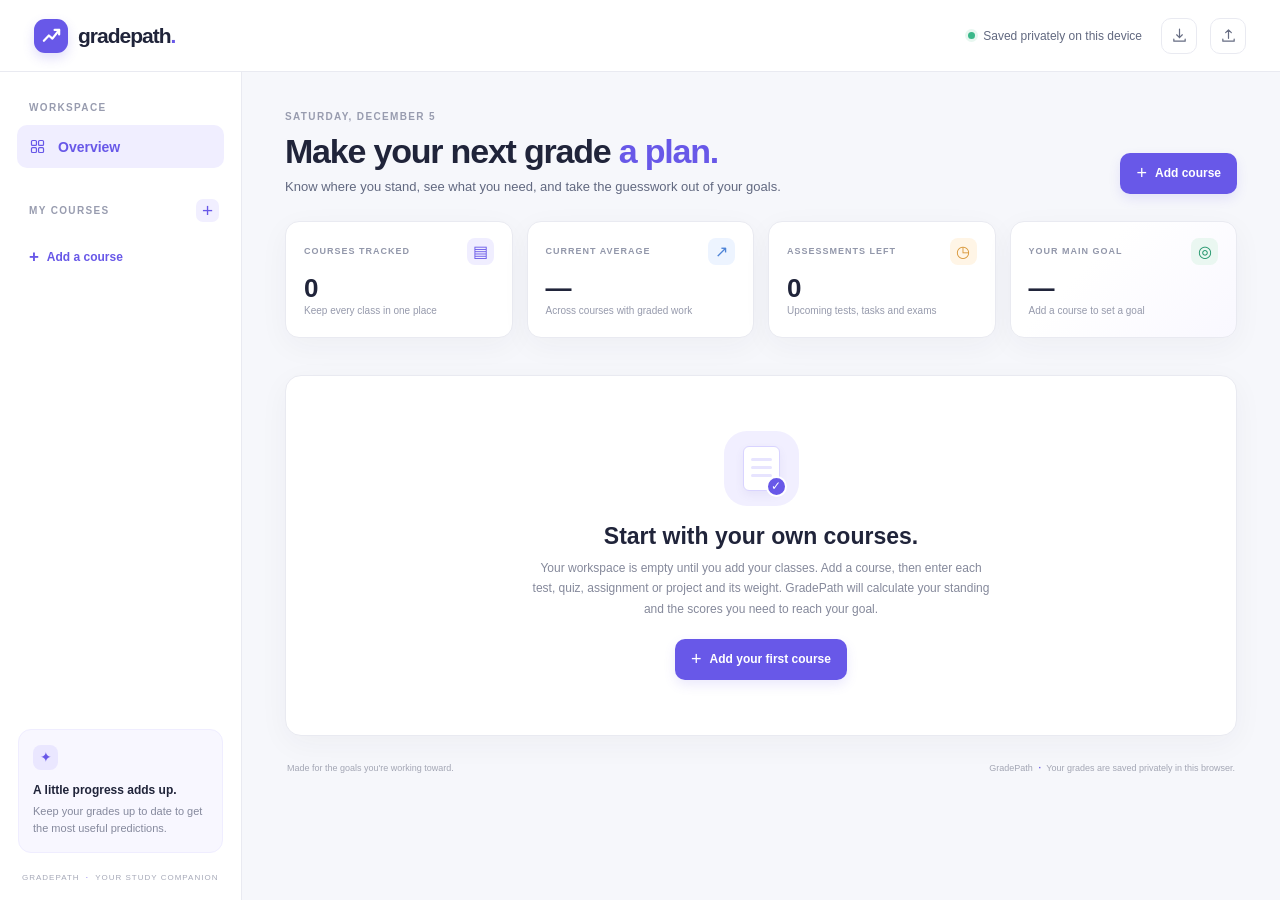
==== index.html @ 1fe88d20 "Add files via upload" ====
<!doctype html>
<html lang="en">
<head>
  <meta charset="utf-8">
  <meta name="viewport" content="width=device-width, initial-scale=1">
  <meta name="theme-color" content="#f6f7fb">
  <meta name="description" content="GradePath helps students track course grades, calculate the scores they need, and plan for their target grade.">
  <title>GradePath — Know what you need</title>
  <link rel="icon" href="favicon.svg" type="image/svg+xml">
  <link rel="stylesheet" href="styles.css">
  <script src="app.js" defer></script>
</head>
<body>
  <div class="app-shell">
    <header class="topbar">
      <a class="brand" href="#home" aria-label="GradePath home">
        <span class="brand-mark" aria-hidden="true">
          <svg viewBox="0 0 36 36" fill="none"><path d="M7 25.5 14.2 18l5.1 4.5L29 10" stroke="currentColor" stroke-width="3.2" stroke-linecap="round" stroke-linejoin="round"/><path d="M22.5 10H29v6.5" stroke="currentColor" stroke-width="3.2" stroke-linecap="round" stroke-linejoin="round"/></svg>
        </span>
        <span>gradepath<span class="brand-period">.</span></span>
      </a>
      <div class="topbar-right">
        <span class="local-save" id="saveStatus" aria-live="polite" title="Your courses are saved privately in this browser. Other visitors have separate data."><span class="save-dot"></span><span id="saveStatusText">Auto-saved privately</span></span>
        <button class="icon-button" id="exportBtn" type="button" title="Export your data" aria-label="Export your data">
          <svg viewBox="0 0 24 24" aria-hidden="true"><path d="M12 3v12m0 0 4-4m-4 4-4-4M4 17v3h16v-3"/></svg>
        </button>
        <label class="icon-button" for="importFile" title="Import a backup" aria-label="Import a backup">
          <svg viewBox="0 0 24 24" aria-hidden="true"><path d="M12 16V4m0 0L8 8m4-4 4 4M4 17v3h16v-3"/></svg>
          <input id="importFile" type="file" accept="application/json,.json" hidden>
        </label>
      </div>
    </header>

    <div class="layout">
      <aside class="sidebar" aria-label="Main navigation">
        <div class="sidebar-label">WORKSPACE</div>
        <button class="nav-item active" id="overviewNav" type="button">
          <svg viewBox="0 0 24 24" aria-hidden="true"><rect x="3.5" y="3.5" width="7" height="7" rx="1.5"/><rect x="13.5" y="3.5" width="7" height="7" rx="1.5"/><rect x="3.5" y="13.5" width="7" height="7" rx="1.5"/><rect x="13.5" y="13.5" width="7" height="7" rx="1.5"/></svg>
          Overview
        </button>
        <div class="sidebar-heading-row">
          <span class="sidebar-label">MY COURSES</span>
          <button class="tiny-icon-button" id="sidebarAddBtn" type="button" aria-label="Add course" title="Add course">+</button>
        </div>
        <nav class="course-nav" id="courseList" aria-label="Courses"></nav>
        <button class="add-course-link" id="addCourseLink" type="button"><span>+</span> Add a course</button>
        <div class="sidebar-spacer"></div>
        <div class="sidebar-tip">
          <div class="tip-icon">✦</div>
          <strong>A little progress adds up.</strong>
          <p>Keep your grades up to date to get the most useful predictions.</p>
        </div>
        <div class="sidebar-footer">GRADEPATH <span>·</span> YOUR STUDY COMPANION</div>
      </aside>

      <main class="main-content" id="mainContent">
        <section class="welcome-row">
          <div>
            <div class="eyebrow" id="currentDate">YOUR ACADEMIC OVERVIEW</div>
            <h1>Make your next grade <span class="heading-accent">a plan.</span></h1>
            <p class="welcome-copy">Know where you stand, see what you need, and take the guesswork out of your goals.</p>
          </div>
          <button class="primary-button" id="addCourseMainBtn" type="button"><span class="button-plus">+</span> Add course</button>
        </section>


        <section class="stats-grid" id="statsGrid" aria-label="Grade overview">
          <article class="stat-card">
            <div class="stat-top"><span class="stat-label">COURSES TRACKED</span><span class="stat-icon purple">▤</span></div>
            <div class="stat-value" id="statCourses">1</div>
            <div class="stat-note">Keep every class in one place</div>
          </article>
          <article class="stat-card">
            <div class="stat-top"><span class="stat-label">CURRENT AVERAGE</span><span class="stat-icon blue">↗</span></div>
            <div class="stat-value" id="statAverage">87.3<span class="stat-unit">%</span></div>
            <div class="stat-note">Across courses with graded work</div>
          </article>
          <article class="stat-card">
            <div class="stat-top"><span class="stat-label">ASSESSMENTS LEFT</span><span class="stat-icon amber">◷</span></div>
            <div class="stat-value" id="statRemaining">4</div>
            <div class="stat-note">Upcoming tests, tasks and exams</div>
          </article>
          <article class="stat-card stat-card-highlight">
            <div class="stat-top"><span class="stat-label">YOUR MAIN GOAL</span><span class="stat-icon green">◎</span></div>
            <div class="stat-value" id="statGoal">90<span class="stat-unit">%</span></div>
            <div class="stat-note" id="statGoalNote">One step at a time</div>
          </article>
        </section>

        <section class="course-section" id="courseSection">
          <div class="section-heading">
            <div>
              <div class="eyebrow">YOUR CLASSES</div>
              <h2>Course planner</h2>
            </div>
            <div class="section-actions">
              <button class="secondary-button" id="printBtn" type="button"><svg viewBox="0 0 24 24" aria-hidden="true"><path d="M7 8V3h10v5M7 17H5a2 2 0 0 1-2-2v-4a2 2 0 0 1 2-2h14a2 2 0 0 1 2 2v4a2 2 0 0 1-2 2h-2M7 14h10v7H7z"/></svg> Print summary</button>
              <button class="primary-button small-primary" id="addAssessmentBtn" type="button"><span class="button-plus">+</span> Add assessment</button>
            </div>
          </div>

          <div class="course-layout" id="courseLayout">
            <div class="course-main-column">
              <article class="course-card" id="selectedCourseCard">
                <div class="course-card-header">
                  <div class="course-title-wrap">
                    <span class="course-color-dot" id="selectedCourseDot"></span>
                    <div>
                      <div class="course-title-line"><h3 id="selectedCourseName">Biology 101</h3><span class="course-term" id="selectedCourseTerm">CURRENT COURSE</span></div>
                      <p id="selectedCourseSub">Your progress at a glance</p>
                    </div>
                  </div>
                  <div class="course-menu-wrap">
                    <button class="text-button" id="editCourseBtn" type="button">Edit course</button>
                    <button class="more-button" id="deleteCourseBtn" type="button" aria-label="Delete course" title="Delete course">···</button>
                  </div>
                </div>
                <div class="course-metrics">
                  <div class="metric-block">
                    <span class="metric-label">CURRENT GRADE</span>
                    <strong class="metric-number" id="currentGrade">87.3<span>%</span></strong>
                    <span class="metric-foot" id="gradedWeightText">Based on 45% of course weight</span>
                  </div>
                  <div class="metric-divider"></div>
                  <div class="metric-block progress-metric">
                    <div class="metric-inline"><span class="metric-label">COURSE GRADED</span><strong id="courseProgressText">45%</strong></div>
                    <div class="progress-track"><div class="progress-fill" id="courseProgressBar" style="width:45%"></div></div>
                    <span class="metric-foot" id="weightPlanText">100% of course weight planned</span>
                  </div>
                  <div class="metric-divider"></div>
                  <div class="metric-block target-metric">
                    <span class="metric-label">YOUR TARGET</span>
                    <strong class="metric-number target-number" id="courseTargetDisplay">90<span>%</span></strong>
                    <span class="metric-foot" id="targetStatusText">You're working toward it</span>
                  </div>
                </div>
              </article>

              <article class="assessment-card">
                <div class="assessment-heading">
                  <div><h3>Assessments</h3><p>Every test, quiz, assignment and project in this course.</p></div>
                  <span class="item-count" id="assessmentCount">7 ITEMS</span>
                </div>
                <div class="table-wrap" id="assessmentTableWrap">
                  <table class="assessment-table">
                    <thead><tr><th>ASSESSMENT</th><th>TYPE</th><th>WEIGHT</th><th>GRADE</th><th>STATUS</th><th><span class="sr-only">Actions</span></th></tr></thead>
                    <tbody id="assessmentRows"></tbody>
                  </table>
                </div>
                <div class="table-footer">
                  <span id="weightFooterText">100% of course weight assigned</span>
                  <button class="subtle-link" id="addAssessmentBottomBtn" type="button">+ Add another assessment</button>
                </div>
              </article>
            </div>

            <aside class="planner-column">
              <article class="planner-card goal-card">
                <div class="planner-card-heading"><div class="planner-icon goal-icon">◎</div><div><h3>Grade goal</h3><p>Choose the final grade you're aiming for.</p></div></div>
                <div class="goal-number-row"><label for="goalInput">My target</label><div class="goal-input-wrap"><input id="goalInput" type="number" min="0" max="100" step="0.5" value="90" aria-label="Target final grade"><span>%</span></div></div>
                <input class="range-input goal-range" id="goalRange" type="range" min="50" max="100" step="1" value="90" aria-label="Target grade slider">
                <div class="range-labels"><span>50%</span><span>100%</span></div>
                <div class="required-box" id="requiredBox">
                  <div class="required-label">AVERAGE NEEDED ON REMAINING WORK</div>
                  <div class="required-number" id="requiredAverage">92.2<span>%</span></div>
                  <p id="requiredMessage">That's the average you'll need across all remaining course work.</p>
                </div>
              </article>

              <article class="planner-card whatif-card">
                <div class="planner-card-heading"><div class="planner-icon whatif-icon">✳</div><div><h3>What if?</h3><p>Try a score and see how your final grade changes.</p></div></div>
                <div class="whatif-control"><div class="range-caption"><label for="whatIfRange">Average on remaining work</label><strong id="whatIfValue">90%</strong></div><input class="range-input" id="whatIfRange" type="range" min="0" max="100" step="1" value="90"></div>
                <div class="projection-row"><span>Projected final grade</span><strong id="projectedGrade">89.0%</strong></div>
                <div class="projection-track"><div id="projectionBar" style="width:89%"></div><span class="projection-goal-marker" id="projectionGoalMarker" style="left:90%"></span></div>
                <p class="projection-note" id="projectionNote">A 90% average on remaining work puts you close to your goal.</p>
              </article>

              <article class="planner-card next-card">
                <div class="planner-card-heading"><div class="planner-icon next-icon">↗</div><div><h3>Plan your next score</h3><p>Find the score you need on one assessment.</p></div></div>
                <label class="field-label" for="nextAssessmentSelect">Choose an upcoming assessment</label>
                <select id="nextAssessmentSelect" class="select-control"><option value="">No upcoming assessments</option></select>
                <div class="whatif-control next-assumption"><div class="range-caption"><label for="otherAverageRange">Expected average on everything else</label><strong id="otherAverageValue">90%</strong></div><input class="range-input" id="otherAverageRange" type="range" min="0" max="100" step="1" value="90"></div>
                <div class="next-result" id="nextResult"><span>Score needed on this assessment</span><strong id="nextNeededScore">—</strong></div>
                <p class="small-note" id="nextResultNote">Choose an upcoming assessment to calculate a target score.</p>
              </article>
            </aside>
          </div>
        </section>

        <section class="empty-state" id="emptyState" hidden>
          <div class="empty-illustration"><div class="empty-paper"><span></span><span></span><span></span><i>✓</i></div></div>
          <h2>Start with your own courses.</h2>
          <p>Your workspace is empty until you add your classes. Add a course, then enter each test, quiz, assignment or project and its weight. GradePath will calculate your standing and the scores you need to reach your goal.</p>
          <button class="primary-button" id="emptyAddCourseBtn" type="button"><span class="button-plus">+</span> Add your first course</button>
        </section>
        <footer class="main-footer"><span>Made for the goals you're working toward.</span><span>GradePath <b>·</b> Your grades are saved privately in this browser.</span></footer>
      </main>
    </div>
  </div>

  <dialog class="modal" id="courseDialog">
    <form id="courseForm" method="dialog">
      <div class="modal-header"><div><div class="eyebrow">COURSE DETAILS</div><h2 id="courseDialogTitle">Add a course</h2></div><button class="modal-close" type="button" data-close="courseDialog" aria-label="Close">×</button></div>
      <label class="field-label" for="courseNameInput">Course name</label>
      <input class="text-input" id="courseNameInput" maxlength="60" placeholder="e.g. Biology 101" required>
      <label class="field-label" for="courseTargetInput">Target final grade</label>
      <div class="input-suffix"><input class="text-input" id="courseTargetInput" type="number" min="0" max="100" step="0.5" value="90" required><span>%</span></div>
      <label class="field-label">Course colour</label>
      <div class="color-options" id="courseColorOptions">
        <label><input type="radio" name="courseColor" value="purple" checked><span class="color-dot purple-dot"></span><span class="sr-only">Purple</span></label>
        <label><input type="radio" name="courseColor" value="blue"><span class="color-dot blue-dot"></span><span class="sr-only">Blue</span></label>
        <label><input type="radio" name="courseColor" value="green"><span class="color-dot green-dot"></span><span class="sr-only">Green</span></label>
        <label><input type="radio" name="courseColor" value="orange"><span class="color-dot orange-dot"></span><span class="sr-only">Orange</span></label>
        <label><input type="radio" name="courseColor" value="pink"><span class="color-dot pink-dot"></span><span class="sr-only">Pink</span></label>
      </div>
      <div class="modal-actions"><button class="secondary-button" type="button" data-close="courseDialog">Cancel</button><button class="primary-button" type="submit">Save course</button></div>
      <p class="form-error" id="courseFormError" role="alert"></p>
    </form>
  </dialog>

  <dialog class="modal" id="assessmentDialog">
    <form id="assessmentForm" method="dialog">
      <div class="modal-header"><div><div class="eyebrow">COURSE WORK</div><h2 id="assessmentDialogTitle">Add an assessment</h2></div><button class="modal-close" type="button" data-close="assessmentDialog" aria-label="Close">×</button></div>
      <label class="field-label" for="assessmentNameInput">Assessment name</label>
      <input class="text-input" id="assessmentNameInput" maxlength="80" placeholder="e.g. Unit 2 test" required>
      <div class="form-grid-two">
        <div><label class="field-label" for="assessmentTypeInput">Type</label><select class="select-control" id="assessmentTypeInput"><option>Test</option><option>Quiz</option><option>Assignment</option><option>Project</option><option>Exam</option><option>Lab</option><option>Other</option></select></div>
        <div><label class="field-label" for="assessmentWeightInput">Weight in course</label><div class="input-suffix"><input class="text-input" id="assessmentWeightInput" type="number" min="0.1" max="100" step="0.1" placeholder="10" required><span>%</span></div></div>
      </div>
      <div class="form-grid-two">
        <div><label class="field-label" for="assessmentScoreInput">Grade <span class="optional-label">(leave blank if upcoming)</span></label><div class="input-suffix"><input class="text-input" id="assessmentScoreInput" type="number" min="0" max="100" step="0.1" placeholder="Not graded"><span>%</span></div></div>
        <div><label class="field-label" for="assessmentDateInput">Due date <span class="optional-label">(optional)</span></label><input class="text-input" id="assessmentDateInput" type="date"></div>
      </div>
      <p class="helper-text" id="assessmentWeightHelp">Weights are percentages of your final course grade. All assessments plus any unassigned weight should add up to 100%.</p>
      <p class="form-error" id="assessmentFormError" role="alert"></p>
      <div class="modal-actions modal-actions-split"><button class="danger-text-button" id="deleteAssessmentBtn" type="button" hidden>Delete assessment</button><div><button class="secondary-button" type="button" data-close="assessmentDialog">Cancel</button><button class="primary-button" type="submit">Save assessment</button></div></div>
    </form>
  </dialog>

  <div class="toast" id="toast" role="status" aria-live="polite"></div>
</body>
</html>
---- styles.css ----
:root{--ink:#20243a;--muted:#81869b;--muted-dark:#626980;--line:#e9eaf1;--canvas:#f6f7fb;--white:#fff;--purple:#6858e8;--purple-dark:#5747d6;--purple-soft:#f0eeff;--green:#23966c;--green-soft:#eaf7f1;--amber:#d89637;--amber-soft:#fff5e6;--red:#cf5c67;--red-soft:#fff0f1;--blue:#4d83d7;--shadow:0 8px 30px rgba(35,39,72,.045);--radius:17px}
*{box-sizing:border-box}html{scroll-behavior:smooth}body{margin:0;background:var(--canvas);color:var(--ink);font-family:'Segoe UI',Arial,sans-serif;font-size:14px;-webkit-font-smoothing:antialiased}button,input,select{font:inherit}button{cursor:pointer}button:focus-visible,input:focus-visible,select:focus-visible,a:focus-visible{outline:3px solid rgba(104,88,232,.28);outline-offset:2px}.app-shell{min-height:100vh}.topbar{height:72px;display:flex;align-items:center;justify-content:space-between;padding:0 34px;background:rgba(255,255,255,.94);border-bottom:1px solid var(--line);position:sticky;top:0;z-index:20;backdrop-filter:blur(12px)}.brand{display:flex;align-items:center;gap:10px;text-decoration:none;color:var(--ink);font:800 21px 'Segoe UI',Arial,sans-serif;letter-spacing:-1px}.brand-mark{width:34px;height:34px;border-radius:11px;background:var(--purple);color:white;display:grid;place-items:center;box-shadow:0 5px 12px rgba(104,88,232,.2)}.brand-mark svg{width:25px;height:25px}.brand-period{color:var(--purple)}.topbar-right{display:flex;align-items:center;gap:13px}.local-save{font-size:12px;color:var(--muted-dark);display:flex;align-items:center;gap:8px;margin-right:6px}.save-dot{width:7px;height:7px;background:#3bb88a;border-radius:50%;box-shadow:0 0 0 3px #e8f7f0}.local-save[data-status="error"] .save-dot{background:var(--red);box-shadow:0 0 0 3px var(--red-soft)}.icon-button{width:36px;height:36px;display:grid;place-items:center;border:1px solid var(--line);background:#fff;color:#666c82;border-radius:10px;text-decoration:none}.icon-button:hover{background:#f8f7ff;color:var(--purple);border-color:#dcd8ff}.icon-button svg,.secondary-button svg{width:17px;height:17px;fill:none;stroke:currentColor;stroke-width:1.7;stroke-linecap:round;stroke-linejoin:round}.layout{display:flex;max-width:1600px;margin:0 auto;min-height:calc(100vh - 72px)}.sidebar{width:242px;flex:0 0 242px;background:#fff;border-right:1px solid var(--line);padding:30px 17px 18px;display:flex;flex-direction:column;min-height:calc(100vh - 72px)}.sidebar-label,.eyebrow{font-size:10px;font-weight:700;letter-spacing:1.35px;color:#989caf}.sidebar-label{padding:0 12px}.nav-item{width:100%;height:43px;border:0;background:transparent;display:flex;align-items:center;gap:12px;padding:0 12px;border-radius:10px;text-align:left;color:#676d82;font-weight:600;margin-top:12px}.nav-item svg{width:17px;height:17px;fill:none;stroke:currentColor;stroke-width:1.7}.nav-item.active{background:var(--purple-soft);color:var(--purple)}.sidebar-heading-row{display:flex;align-items:center;justify-content:space-between;margin:31px 5px 9px 0}.tiny-icon-button{border:0;background:#f1efff;color:var(--purple);width:23px;height:23px;border-radius:7px;font-size:19px;line-height:1}.course-nav{display:flex;flex-direction:column;gap:4px}.course-nav-item{border:0;background:transparent;width:100%;height:40px;border-radius:9px;display:flex;align-items:center;gap:10px;padding:0 12px;color:#676d82;text-align:left;font-size:13px;font-weight:500}.course-nav-item:hover{background:#f8f8fc}.course-nav-item.active{background:#f3f2ff;color:var(--purple);font-weight:700}.course-nav-dot,.course-color-dot{width:9px;height:9px;border-radius:50%;flex:0 0 auto}.course-nav-name{white-space:nowrap;overflow:hidden;text-overflow:ellipsis;flex:1}.course-nav-grade{font-size:11px;color:var(--muted)}.add-course-link{margin:8px 0 0 8px;border:0;background:none;color:var(--purple);font-size:12px;font-weight:700;text-align:left;padding:8px 4px}.add-course-link span{font-size:17px;vertical-align:-1px;margin-right:5px}.sidebar-spacer{flex:1;min-height:35px}.sidebar-tip{background:#f8f7ff;border:1px solid #efedff;border-radius:13px;padding:15px 14px;margin:16px 1px 20px}.tip-icon{height:25px;width:25px;display:grid;place-items:center;color:var(--purple);background:#eae7ff;border-radius:8px;margin-bottom:11px}.sidebar-tip strong{font-size:12px}.sidebar-tip p{font-size:11px;line-height:1.55;color:#85899d;margin:6px 0 0}.sidebar-footer{font-size:8px;letter-spacing:1px;color:#a6a9b8;padding:0 5px}.sidebar-footer span{color:var(--purple);padding:0 3px}.main-content{min-width:0;flex:1;padding:39px 43px 24px;max-width:1358px;margin:0 auto}.welcome-row{display:flex;align-items:flex-end;justify-content:space-between;gap:20px;margin-bottom:27px}.welcome-row h1{font:800 clamp(25px,2.8vw,34px)/1.2 'Segoe UI',Arial,sans-serif;letter-spacing:-1.2px;margin:9px 0 7px}.heading-accent{color:var(--purple)}.welcome-copy{color:var(--muted-dark);margin:0;font-size:13px}.primary-button,.secondary-button{border:0;border-radius:10px;min-height:41px;padding:0 16px;display:inline-flex;align-items:center;justify-content:center;gap:8px;font-weight:700;font-size:12px;white-space:nowrap;transition:.16s ease}.primary-button{background:var(--purple);color:#fff;box-shadow:0 5px 12px rgba(104,88,232,.13)}.primary-button:hover{background:var(--purple-dark);transform:translateY(-1px)}.button-plus{font-size:18px;font-weight:400;line-height:10px}.secondary-button{color:#626980;background:#fff;border:1px solid var(--line)}.secondary-button:hover{border-color:#ccc7ff;color:var(--purple);background:#fcfbff}.secondary-button svg{width:15px}.stats-grid{display:grid;grid-template-columns:repeat(4,minmax(0,1fr));gap:14px;margin-bottom:37px}.stat-card{background:#fff;border:1px solid var(--line);border-radius:14px;padding:16px 18px 15px;min-height:117px;box-shadow:var(--shadow)}.stat-card-highlight{background:linear-gradient(135deg,#fff 35%,#f9f8ff)}.stat-top{display:flex;align-items:center;justify-content:space-between}.stat-label,.metric-label{font-size:9px;letter-spacing:1px;color:#9297aa;font-weight:700}.stat-icon{width:27px;height:27px;display:grid;place-items:center;border-radius:8px;font-size:16px}.stat-icon.purple{color:var(--purple);background:#f0eeff}.stat-icon.blue{color:#4d83d7;background:#edf4ff}.stat-icon.amber{color:#d89637;background:#fff5e6}.stat-icon.green{color:#23966c;background:#eaf7f1}.stat-value{font:800 26px 'Segoe UI',Arial,sans-serif;letter-spacing:-.8px;margin-top:8px}.stat-unit{font-size:16px;margin-left:2px}.stat-note{font-size:10px;color:#969aac;margin-top:1px}.section-heading{display:flex;align-items:flex-end;justify-content:space-between;gap:15px;margin-bottom:16px}.section-heading h2{font:800 21px 'Segoe UI',Arial,sans-serif;letter-spacing:-.6px;margin:5px 0 0}.section-actions{display:flex;gap:8px;align-items:center}.small-primary{min-height:37px;padding:0 13px}.course-layout{display:grid;grid-template-columns:minmax(0,1.65fr) minmax(280px,.9fr);gap:17px;align-items:start}.course-main-column,.planner-column{display:flex;flex-direction:column;gap:16px;min-width:0}.course-card,.assessment-card,.planner-card{background:#fff;border:1px solid var(--line);border-radius:15px;box-shadow:var(--shadow)}.course-card{padding:19px 20px 18px}.course-card-header{display:flex;align-items:flex-start;justify-content:space-between;gap:12px}.course-title-wrap{display:flex;align-items:flex-start;gap:11px}.course-color-dot{width:10px;height:10px;margin-top:6px}.course-title-line{display:flex;align-items:center;gap:10px;flex-wrap:wrap}.course-title-line h3{font:800 16px 'Segoe UI',Arial,sans-serif;letter-spacing:-.3px;margin:0}.course-term{font-size:8px;letter-spacing:.9px;font-weight:700;color:#8b8da4;background:#f3f3f8;border-radius:5px;padding:4px 6px}.course-title-wrap p{font-size:11px;color:#9397a8;margin:5px 0 0}.course-menu-wrap{display:flex;align-items:center;gap:12px}.text-button,.subtle-link{border:0;background:none;color:var(--purple);font-size:11px;font-weight:700;padding:5px 0}.more-button{width:27px;height:27px;border:1px solid var(--line);border-radius:8px;background:#fff;color:#777d92;font-size:17px;line-height:10px;letter-spacing:1px}.course-metrics{display:grid;grid-template-columns:1fr 1.28fr 1fr;gap:17px;margin-top:24px;padding-top:18px;border-top:1px solid #f0f0f5}.metric-block{min-width:0;display:flex;flex-direction:column;gap:5px}.metric-number{font:800 27px 'Segoe UI',Arial,sans-serif;letter-spacing:-.8px;margin-top:3px}.metric-number span{font-size:16px;margin-left:2px}.metric-foot{font-size:9px;color:#969aac;white-space:nowrap}.metric-divider{width:1px;background:#eeeef4;display:none}.metric-inline{display:flex;align-items:center;justify-content:space-between;gap:6px}.metric-inline strong{font:700 12px 'Segoe UI',Arial,sans-serif}.progress-track{height:7px;background:#f0eff7;border-radius:10px;overflow:hidden;margin:7px 0 4px}.progress-fill{height:100%;background:linear-gradient(90deg,#8478ef,#5d4ddd);border-radius:10px;transition:width .2s}.target-number{color:var(--purple)}.assessment-card{overflow:hidden}.assessment-heading{padding:18px 19px 13px;display:flex;align-items:center;justify-content:space-between}.assessment-heading h3,.planner-card h3{font:800 14px 'Segoe UI',Arial,sans-serif;margin:0;letter-spacing:-.2px}.assessment-heading p,.planner-card-heading p{font-size:10px;color:#969aac;margin:4px 0 0}.item-count{font-size:8px;letter-spacing:.8px;color:#8f93a6;background:#f5f5f9;border-radius:5px;padding:5px 7px;font-weight:700}.table-wrap{overflow-x:auto}.assessment-table{width:100%;border-collapse:collapse;text-align:left;white-space:nowrap}.assessment-table thead{background:#fafafd}.assessment-table th{font-size:8px;letter-spacing:.8px;color:#969aac;font-weight:700;padding:10px 12px}.assessment-table th:first-child,.assessment-table td:first-child{padding-left:19px}.assessment-table td{border-top:1px solid #f0f0f4;padding:12px 12px;font-size:10px;color:#697087}.assessment-name{font-weight:700!important;color:#353a50!important;font-size:11px!important}.assessment-type{background:#f4f4f8;border-radius:5px;padding:4px 6px;color:#7c8194;font-size:9px}.weight-cell{font-weight:600;color:#535970!important}.grade-cell{font-weight:700;color:#34394f!important}.grade-muted{color:#a2a6b5!important;font-weight:500!important}.status-pill{display:inline-flex;align-items:center;gap:5px;font-size:9px;font-weight:700;padding:4px 7px;border-radius:20px}.status-pill:before{content:'';width:5px;height:5px;border-radius:50%;background:currentColor}.status-pill.done{background:var(--green-soft);color:#27956e}.status-pill.upcoming{background:var(--amber-soft);color:#bd8730}.row-edit{border:0;background:transparent;color:#a2a5b3;font-size:16px;padding:3px 6px;border-radius:6px}.row-edit:hover{background:#f2f0ff;color:var(--purple)}.table-empty{text-align:center!important;padding:27px!important;color:#999!important}.table-footer{display:flex;align-items:center;justify-content:space-between;border-top:1px solid #f0f0f4;padding:11px 19px;color:#969aac;font-size:9px}.planner-card{padding:17px 17px 16px}.planner-card-heading{display:flex;gap:10px;align-items:flex-start;margin-bottom:17px}.planner-icon{width:31px;height:31px;display:grid;place-items:center;border-radius:9px;font-size:18px;flex:0 0 auto}.goal-icon{background:#f0eeff;color:var(--purple)}.whatif-icon{background:#edf4ff;color:#4d83d7}.next-icon{background:#eaf7f1;color:#23966c}.goal-number-row,.range-caption,.projection-row{display:flex;align-items:center;justify-content:space-between;gap:10px}.goal-number-row label,.range-caption label{font-size:10px;color:#72788c;font-weight:600}.goal-input-wrap{display:flex;align-items:center;gap:5px}.goal-input-wrap input{width:53px;border:0;background:transparent;color:var(--purple);font:800 17px 'Segoe UI',Arial,sans-serif;text-align:right;padding:0}.goal-input-wrap span{font-weight:700;color:var(--purple);font-size:13px}.range-input{appearance:none;width:100%;height:5px;border-radius:20px;background:linear-gradient(90deg,var(--purple) 0%,var(--purple) 50%,#eeeef4 50%,#eeeef4 100%);outline:none;display:block;margin:13px 0 6px}.range-input::-webkit-slider-thumb{appearance:none;width:14px;height:14px;border-radius:50%;background:#fff;border:3px solid var(--purple);box-shadow:0 1px 4px #7772;cursor:pointer}.range-input::-moz-range-thumb{width:10px;height:10px;border-radius:50%;background:#fff;border:3px solid var(--purple);box-shadow:0 1px 4px #7772;cursor:pointer}.range-labels{display:flex;justify-content:space-between;color:#a2a5b3;font-size:9px}.required-box{margin-top:17px;border-radius:11px;background:#f8f7ff;border:1px solid #efedff;padding:12px 13px}.required-label{color:#8982bc;font-size:8px;letter-spacing:.8px;font-weight:700}.required-number{font:800 28px 'Segoe UI',Arial,sans-serif;color:var(--purple);letter-spacing:-1px;margin:4px 0}.required-number span{font-size:16px;margin-left:2px}.required-number.danger{color:var(--red)}.required-number.warning{color:#c48a31}.required-box p{font-size:9px;color:#8c8ca3;line-height:1.45;margin:0}.whatif-control{margin-bottom:13px}.range-caption strong{font:700 12px 'Segoe UI',Arial,sans-serif;color:#4f76bd}.projection-row{font-size:10px;color:#73798c;padding-top:12px;border-top:1px solid #f0f0f5}.projection-row strong{font:800 17px 'Segoe UI',Arial,sans-serif;color:#32384e}.projection-track{height:7px;border-radius:10px;background:#f0f0f5;margin:10px 0 9px;position:relative;overflow:visible}.projection-track>div{height:100%;background:linear-gradient(90deg,#8caff0,#4d83d7);border-radius:10px;transition:width .2s}.projection-goal-marker{position:absolute;width:2px;height:13px;top:-3px;background:#34394e;border-radius:3px}.projection-note{font-size:9px;color:#969aac;line-height:1.45;margin:0}.field-label{display:block;font-size:10px;font-weight:700;color:#60667c;margin:13px 0 7px}.select-control,.text-input{width:100%;height:39px;border:1px solid #e7e8ef;border-radius:8px;background:#fff;color:#42485d;padding:0 11px;font-size:11px;outline:none}.select-control:focus,.text-input:focus{border-color:#b8b0ff;box-shadow:0 0 0 3px rgba(104,88,232,.08)}.next-assumption{margin-top:13px}.next-assumption .range-input{background:linear-gradient(90deg,#23966c 0%,#23966c 50%,#eeeef4 50%,#eeeef4 100%)}.next-assumption .range-input::-webkit-slider-thumb{border-color:#23966c}.next-assumption .range-input::-moz-range-thumb{border-color:#23966c}.next-assumption .range-caption strong{color:#23966c}.next-result{margin-top:14px;background:#f0f9f5;border:1px solid #e3f3eb;border-radius:9px;padding:10px 11px;display:flex;align-items:center;justify-content:space-between;gap:8px}.next-result span{font-size:9px;color:#608d79}.next-result strong{font:800 19px 'Segoe UI',Arial,sans-serif;color:#238c67}.next-result strong.impossible{color:var(--red)}.small-note{font-size:9px;line-height:1.45;color:#999daf;margin:8px 1px 0}.main-footer{display:flex;justify-content:space-between;gap:12px;color:#a3a6b4;font-size:9px;padding:27px 2px 0}.main-footer b{color:var(--purple);padding:0 3px}.empty-state{text-align:center;background:#fff;border:1px solid var(--line);border-radius:16px;padding:55px 25px;box-shadow:var(--shadow)}.empty-state h2{font:800 23px 'Segoe UI',Arial,sans-serif;margin:17px 0 8px}.empty-state p{max-width:460px;margin:0 auto 20px;color:#85899b;font-size:12px;line-height:1.7}.empty-illustration{width:75px;height:75px;margin:0 auto;display:grid;place-items:center;border-radius:23px;background:#f1efff}.empty-paper{width:37px;height:45px;background:white;border:1px solid #d9d4ff;border-radius:6px;position:relative;box-shadow:0 4px 10px #5544aa12;padding:11px 7px}.empty-paper span{display:block;height:3px;background:#e7e4ff;border-radius:2px;margin-bottom:5px}.empty-paper i{font-style:normal;position:absolute;right:-8px;bottom:-7px;width:21px;height:21px;border-radius:50%;display:grid;place-items:center;background:var(--purple);color:#fff;font-size:12px;border:2px solid #fff}.sr-only{position:absolute;width:1px;height:1px;padding:0;margin:-1px;overflow:hidden;clip:rect(0,0,0,0);white-space:nowrap;border:0}.modal{border:0;border-radius:16px;padding:0;width:min(490px,calc(100% - 28px));max-height:90vh;overflow-y:auto;box-shadow:0 24px 80px #20243a30}.modal::backdrop{background:rgba(26,29,48,.42);backdrop-filter:blur(3px)}.modal form{padding:24px}.modal-header{display:flex;align-items:flex-start;justify-content:space-between;margin-bottom:19px}.modal-header h2{font:800 21px 'Segoe UI',Arial,sans-serif;letter-spacing:-.5px;margin:5px 0 0}.modal-close{width:29px;height:29px;border:0;border-radius:8px;background:#f4f4f8;color:#777d90;font-size:21px;line-height:1}.input-suffix{position:relative}.input-suffix .text-input{padding-right:35px}.input-suffix>span{position:absolute;right:12px;top:12px;color:#9297a8;font-size:11px}.color-options{display:flex;gap:11px;margin-top:9px}.color-options label{position:relative;cursor:pointer}.color-options input{position:absolute;opacity:0}.color-dot{width:23px;height:23px;display:block;border-radius:50%;border:3px solid #fff;box-shadow:0 0 0 1px #dfe0e8}.color-options input:checked+.color-dot{box-shadow:0 0 0 2px var(--purple)}.purple-dot,.course-nav-dot.purple,.course-color-dot.purple{background:#8172e9}.blue-dot,.course-nav-dot.blue,.course-color-dot.blue{background:#5991dc}.green-dot,.course-nav-dot.green,.course-color-dot.green{background:#43ad84}.orange-dot,.course-nav-dot.orange,.course-color-dot.orange{background:#e2a34e}.pink-dot,.course-nav-dot.pink,.course-color-dot.pink{background:#dc7fa6}.modal-actions{display:flex;justify-content:flex-end;gap:8px;margin-top:23px}.modal-actions-split{justify-content:space-between;align-items:center}.modal-actions-split>div{display:flex;gap:8px}.danger-text-button{border:0;background:none;color:#cc5964;font-size:11px;font-weight:700;padding:8px 0}.form-grid-two{display:grid;grid-template-columns:1fr 1fr;gap:13px}.optional-label{font-weight:400;color:#a0a4b2}.helper-text{font-size:9px;color:#969aac;line-height:1.5;margin:11px 0 0}.form-error{font-size:10px;color:#c84f5d;min-height:13px;margin:8px 0 0}.toast{position:fixed;bottom:22px;left:50%;transform:translate(-50%,15px);opacity:0;pointer-events:none;background:#292d43;color:#fff;border-radius:9px;padding:11px 16px;font-size:11px;box-shadow:0 8px 28px #20243a25;transition:.2s;z-index:50}.toast.show{opacity:1;transform:translate(-50%,0)}
@media(max-width:1180px){.main-content{padding:32px 25px 22px}.course-layout{grid-template-columns:minmax(0,1.35fr) minmax(270px,.9fr)}.sidebar{width:215px;flex-basis:215px}.stats-grid{gap:10px}.stat-card{padding:14px}.course-metrics{gap:12px}}
@media(max-width:960px){.sidebar{width:190px;flex-basis:190px;padding-left:12px;padding-right:12px}.course-layout{grid-template-columns:1fr}.planner-column{display:grid;grid-template-columns:repeat(2,minmax(0,1fr));align-items:start}.next-card{grid-column:span 2}.stats-grid{grid-template-columns:repeat(2,minmax(0,1fr))}.course-metrics{grid-template-columns:1fr 1.25fr 1fr}}
@media(max-width:680px){.topbar{height:62px;padding:0 16px}.brand{font-size:19px}.local-save{font-size:0;gap:0}.save-dot{margin-right:3px}.layout{display:block;min-height:calc(100vh - 62px)}.sidebar{width:auto;min-height:0;border-right:0;border-bottom:1px solid var(--line);padding:10px 15px;display:block;white-space:nowrap;overflow-x:auto}.sidebar>.sidebar-label,.sidebar-heading-row,.sidebar-spacer,.sidebar-tip,.sidebar-footer,.nav-item,.add-course-link{display:none}.course-nav{display:flex;flex-direction:row;gap:6px}.course-nav-item{width:auto;max-width:170px;flex:0 0 auto;height:35px;padding:0 10px;background:#f7f7fb}.course-nav-item.active{background:var(--purple-soft)}.main-content{padding:26px 15px 20px}.welcome-row{align-items:flex-start}.welcome-row h1{font-size:27px}.welcome-copy{max-width:390px;line-height:1.5;font-size:11px}.welcome-row>.primary-button{margin-top:14px;padding:0 10px;min-height:36px;font-size:10px}.stats-grid{gap:8px;margin-bottom:29px}.stat-card{min-height:106px;padding:12px}.stat-value{font-size:23px}.stat-note{font-size:9px}.section-heading{align-items:flex-start;flex-wrap:wrap}.section-heading h2{font-size:19px}.section-actions{width:100%;justify-content:flex-end}.course-card{padding:16px 14px}.course-title-line h3{font-size:14px}.course-term{display:none}.course-menu-wrap{gap:8px}.text-button{font-size:10px}.course-metrics{gap:9px;margin-top:18px;padding-top:15px}.metric-number{font-size:22px}.metric-number span{font-size:13px}.metric-label{font-size:8px}.metric-foot{font-size:8px;white-space:normal}.metric-inline strong{font-size:10px}.progress-track{margin-top:8px}.assessment-heading{padding:16px 14px 12px}.assessment-table th{padding:9px 10px}.assessment-table th:first-child,.assessment-table td:first-child{padding-left:14px}.assessment-table td{padding:11px 10px}.table-footer{padding:10px 14px}.planner-column{grid-template-columns:1fr}.next-card{grid-column:auto}.main-footer{font-size:8px;line-height:1.5}.empty-state{padding:42px 18px}}
@media(max-width:420px){.stats-grid{grid-template-columns:1fr 1fr}.stat-label{font-size:8px;letter-spacing:.6px}.section-actions .secondary-button{font-size:10px;padding:0 9px}.section-actions .small-primary{font-size:10px;padding:0 9px}.course-metrics{grid-template-columns:1fr 1fr}.progress-metric{grid-column:span 2;grid-row:2}.target-metric{grid-column:2;grid-row:1}.main-footer{flex-direction:column;gap:3px}.form-grid-two{gap:9px}.modal form{padding:19px}}
@media print{body{background:#fff}.topbar,.sidebar,.welcome-row>.primary-button,.section-actions,.course-menu-wrap,.planner-column,.main-footer,.row-edit,.table-footer button{display:none!important}.layout{display:block}.main-content{padding:0;max-width:none}.topbar{display:none}.stats-grid{grid-template-columns:repeat(4,1fr)}.course-layout{display:block}.course-card,.assessment-card{box-shadow:none;break-inside:avoid}.assessment-table td,.assessment-table th{font-size:9px}.course-section{display:block}}
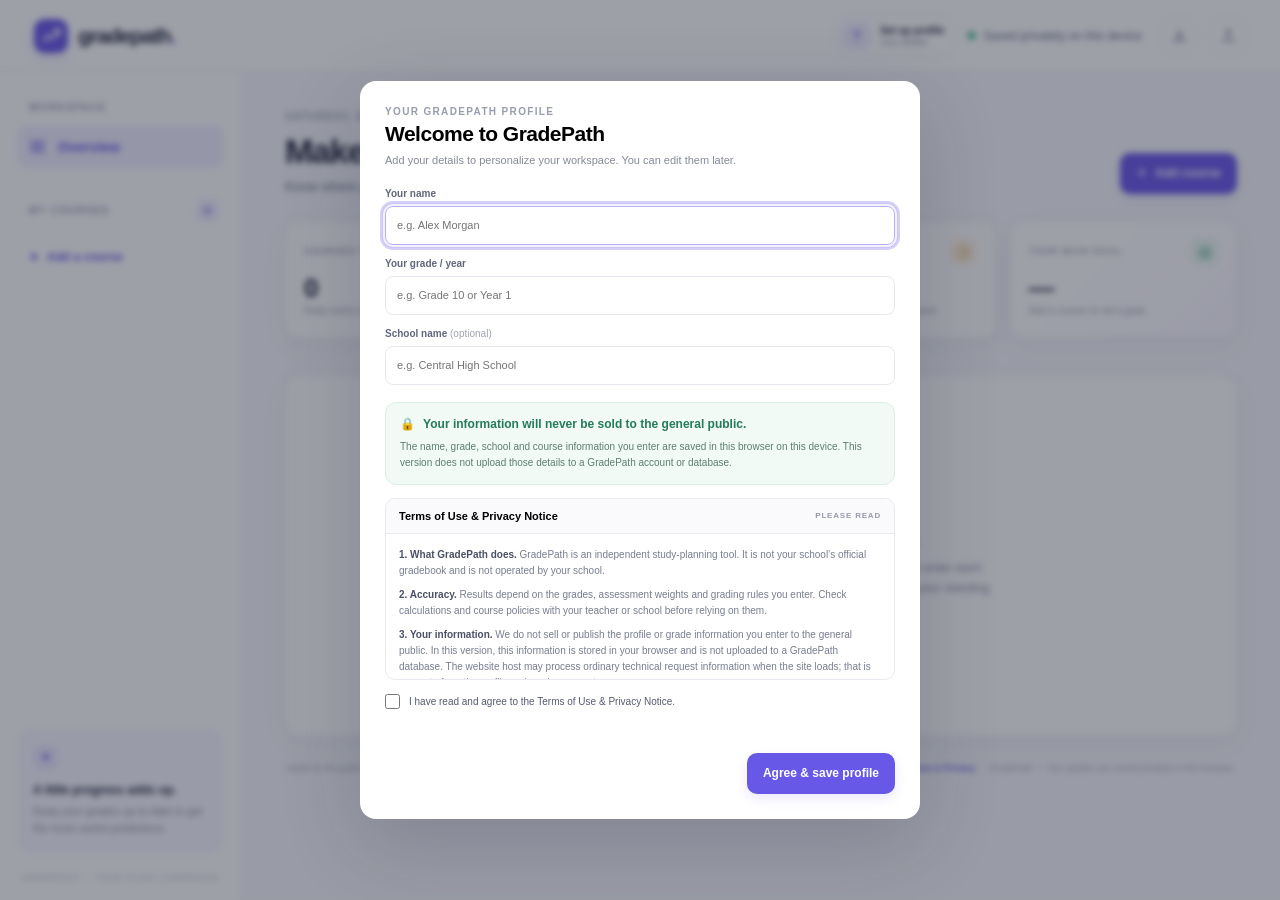
==== commit 7d986e9e: "Add files via upload" ====
--- a/index.html
+++ b/index.html
@@ -20,7 +20,11 @@
         <span>gradepath<span class="brand-period">.</span></span>
       </a>
       <div class="topbar-right">
-        <span class="local-save" id="saveStatus" aria-live="polite" title="Your courses are saved privately in this browser. Other visitors have separate data."><span class="save-dot"></span><span id="saveStatusText">Auto-saved privately</span></span>
+        <button class="profile-chip" id="profileBtn" type="button" aria-label="View or edit your profile" title="View or edit your profile">
+          <span class="profile-avatar" id="profileAvatar">?</span>
+          <span class="profile-chip-copy"><strong id="profileNameText">Set up profile</strong><small id="profileMetaText">Your details</small></span>
+        </button>
+        <span class="local-save" id="saveStatus" aria-live="polite" title="Your profile and courses are saved privately in this browser. Other visitors using their own browser have separate data."><span class="save-dot"></span><span id="saveStatusText">Auto-saved privately</span></span>
         <button class="icon-button" id="exportBtn" type="button" title="Export your data" aria-label="Export your data">
           <svg viewBox="0 0 24 24" aria-hidden="true"><path d="M12 3v12m0 0 4-4m-4 4-4-4M4 17v3h16v-3"/></svg>
         </button>
@@ -112,7 +116,7 @@
                   </div>
                   <div class="course-menu-wrap">
                     <button class="text-button" id="editCourseBtn" type="button">Edit course</button>
-                    <button class="more-button" id="deleteCourseBtn" type="button" aria-label="Delete course" title="Delete course">···</button>
+                    <button class="delete-course-button" id="deleteCourseBtn" type="button">Delete course</button>
                   </div>
                 </div>
                 <div class="course-metrics">
@@ -193,10 +197,68 @@
           <p>Your workspace is empty until you add your classes. Add a course, then enter each test, quiz, assignment or project and its weight. GradePath will calculate your standing and the scores you need to reach your goal.</p>
           <button class="primary-button" id="emptyAddCourseBtn" type="button"><span class="button-plus">+</span> Add your first course</button>
         </section>
-        <footer class="main-footer"><span>Made for the goals you're working toward.</span><span>GradePath <b>·</b> Your grades are saved privately in this browser.</span></footer>
+        <footer class="main-footer"><span>Made for the goals you're working toward.</span><span class="footer-right"> <button class="footer-link" id="openTermsBtn" type="button">Terms of Use &amp; Privacy</button><span>GradePath <b>·</b> Your grades are saved privately in this browser.</span></span></footer>
       </main>
     </div>
   </div>
+
+  <dialog class="modal profile-modal" id="profileDialog" aria-labelledby="profileDialogTitle">
+    <form id="profileForm" method="dialog" novalidate>
+      <div class="modal-header">
+        <div><div class="eyebrow">YOUR GRADEPATH PROFILE</div><h2 id="profileDialogTitle">Welcome to GradePath</h2><p class="modal-intro">Add your details to personalize your workspace. You can edit them later.</p></div>
+        <button class="modal-close" id="profileCloseBtn" type="button" data-close="profileDialog" aria-label="Close profile" hidden>×</button>
+      </div>
+      <label class="field-label" for="profileNameInput">Your name</label>
+      <input class="text-input" id="profileNameInput" maxlength="60" autocomplete="name" placeholder="e.g. Alex Morgan" required>
+      <label class="field-label" for="profileGradeInput">Your grade / year</label>
+      <input class="text-input" id="profileGradeInput" maxlength="40" placeholder="e.g. Grade 10 or Year 1" required>
+      <label class="field-label" for="profileSchoolInput">School name <span class="optional-label">(optional)</span></label>
+      <input class="text-input" id="profileSchoolInput" maxlength="100" autocomplete="organization" placeholder="e.g. Central High School">
+
+      <div class="privacy-notice">
+        <div class="privacy-notice-title"><span aria-hidden="true">🔒</span> Your information will never be sold to the general public.</div>
+        <p>The name, grade, school and course information you enter are saved in this browser on this device. This version does not upload those details to a GradePath account or database.</p>
+      </div>
+
+      <section class="terms-preview" aria-labelledby="termsPreviewTitle">
+        <div class="terms-preview-heading"><h3 id="termsPreviewTitle">Terms of Use &amp; Privacy Notice</h3><span>PLEASE READ</span></div>
+        <div class="terms-preview-copy">
+          <p><strong>1. What GradePath does.</strong> GradePath is an independent study-planning tool. It is not your school’s official gradebook and is not operated by your school.</p>
+          <p><strong>2. Accuracy.</strong> Results depend on the grades, assessment weights and grading rules you enter. Check calculations and course policies with your teacher or school before relying on them.</p>
+          <p><strong>3. Your information.</strong> We do not sell or publish the profile or grade information you enter to the general public. In this version, this information is stored in your browser and is not uploaded to a GradePath database. The website host may process ordinary technical request information when the site loads; that is separate from the profile and grades you enter.</p>
+          <p><strong>4. Your device.</strong> Anyone with access to the same browser profile or device may be able to see locally saved information. Do not use a shared device for information you want to keep private. Clearing browser data can erase your profile and courses. Use Export to keep a backup.</p>
+          <p><strong>5. No account sync.</strong> Your information does not automatically transfer to another browser or device. This version has no sign-in system or cloud account.</p>
+        </div>
+      </section>
+      <label class="terms-agreement" for="termsAgree">
+        <input id="termsAgree" type="checkbox" required>
+        <span>I have read and agree to the Terms of Use &amp; Privacy Notice.</span>
+      </label>
+      <p class="form-error" id="profileFormError" role="alert"></p>
+      <div class="modal-actions">
+        <button class="secondary-button" id="cancelProfileBtn" type="button" data-close="profileDialog" hidden>Cancel</button>
+        <button class="primary-button" id="saveProfileBtn" type="submit">Agree &amp; save profile</button>
+      </div>
+    </form>
+  </dialog>
+
+  <dialog class="modal terms-modal" id="termsDialog" aria-labelledby="termsDialogTitle">
+    <div class="modal-content">
+      <div class="modal-header"><div><div class="eyebrow">GRADEPATH</div><h2 id="termsDialogTitle">Terms of Use &amp; Privacy</h2></div><button class="modal-close" type="button" data-close="termsDialog" aria-label="Close terms">×</button></div>
+      <div class="privacy-notice">
+        <div class="privacy-notice-title"><span aria-hidden="true">🔒</span> Your information will never be sold to the general public.</div>
+        <p>Profile details and grades entered in this version stay in this browser’s local storage and are not uploaded to a GradePath account or database.</p>
+      </div>
+      <div class="terms-full-copy">
+        <h3>1. What GradePath does</h3><p>GradePath is an independent study-planning tool. It is not an official school gradebook and is not operated by your school.</p>
+        <h3>2. Accuracy and responsibility</h3><p>Calculations depend on the grades, assessment weights and grading rules you enter. The tool may not account for category weighting, dropped assignments, curves, extra credit or other school-specific rules. Check important results with your teacher or school. You are responsible for the information you enter and for checking the results before relying on them.</p>
+        <h3>3. Privacy and information you enter</h3><p>GradePath does not sell or publish the profile or grade information you enter to the general public. In this version, your name, grade, school and course information are stored locally in this browser and are not uploaded to a GradePath account or database. The static website host may process ordinary technical request information when the website loads; this is separate from the profile and grades you enter.</p>
+        <h3>4. Shared devices and backups</h3><p>Anyone with access to the same browser profile or device may be able to see locally saved information. Avoid entering information you do not want another user of that device to see. Clearing browser data can erase your profile and courses. Use the Export button to download a backup and keep it somewhere private.</p>
+        <h3>5. No account or cross-device sync</h3><p>This version does not provide sign-in, cloud storage or automatic syncing. Your information stays in the browser where you entered it unless you export and import a backup yourself.</p>
+      </div>
+      <div class="modal-actions"><button class="primary-button" type="button" data-close="termsDialog">Close</button></div>
+    </div>
+  </dialog>
 
   <dialog class="modal" id="courseDialog">
     <form id="courseForm" method="dialog">
--- a/styles.css
+++ b/styles.css
@@ -5,3 +5,43 @@
 @media(max-width:680px){.topbar{height:62px;padding:0 16px}.brand{font-size:19px}.local-save{font-size:0;gap:0}.save-dot{margin-right:3px}.layout{display:block;min-height:calc(100vh - 62px)}.sidebar{width:auto;min-height:0;border-right:0;border-bottom:1px solid var(--line);padding:10px 15px;display:block;white-space:nowrap;overflow-x:auto}.sidebar>.sidebar-label,.sidebar-heading-row,.sidebar-spacer,.sidebar-tip,.sidebar-footer,.nav-item,.add-course-link{display:none}.course-nav{display:flex;flex-direction:row;gap:6px}.course-nav-item{width:auto;max-width:170px;flex:0 0 auto;height:35px;padding:0 10px;background:#f7f7fb}.course-nav-item.active{background:var(--purple-soft)}.main-content{padding:26px 15px 20px}.welcome-row{align-items:flex-start}.welcome-row h1{font-size:27px}.welcome-copy{max-width:390px;line-height:1.5;font-size:11px}.welcome-row>.primary-button{margin-top:14px;padding:0 10px;min-height:36px;font-size:10px}.stats-grid{gap:8px;margin-bottom:29px}.stat-card{min-height:106px;padding:12px}.stat-value{font-size:23px}.stat-note{font-size:9px}.section-heading{align-items:flex-start;flex-wrap:wrap}.section-heading h2{font-size:19px}.section-actions{width:100%;justify-content:flex-end}.course-card{padding:16px 14px}.course-title-line h3{font-size:14px}.course-term{display:none}.course-menu-wrap{gap:8px}.text-button{font-size:10px}.course-metrics{gap:9px;margin-top:18px;padding-top:15px}.metric-number{font-size:22px}.metric-number span{font-size:13px}.metric-label{font-size:8px}.metric-foot{font-size:8px;white-space:normal}.metric-inline strong{font-size:10px}.progress-track{margin-top:8px}.assessment-heading{padding:16px 14px 12px}.assessment-table th{padding:9px 10px}.assessment-table th:first-child,.assessment-table td:first-child{padding-left:14px}.assessment-table td{padding:11px 10px}.table-footer{padding:10px 14px}.planner-column{grid-template-columns:1fr}.next-card{grid-column:auto}.main-footer{font-size:8px;line-height:1.5}.empty-state{padding:42px 18px}}
 @media(max-width:420px){.stats-grid{grid-template-columns:1fr 1fr}.stat-label{font-size:8px;letter-spacing:.6px}.section-actions .secondary-button{font-size:10px;padding:0 9px}.section-actions .small-primary{font-size:10px;padding:0 9px}.course-metrics{grid-template-columns:1fr 1fr}.progress-metric{grid-column:span 2;grid-row:2}.target-metric{grid-column:2;grid-row:1}.main-footer{flex-direction:column;gap:3px}.form-grid-two{gap:9px}.modal form{padding:19px}}
 @media print{body{background:#fff}.topbar,.sidebar,.welcome-row>.primary-button,.section-actions,.course-menu-wrap,.planner-column,.main-footer,.row-edit,.table-footer button{display:none!important}.layout{display:block}.main-content{padding:0;max-width:none}.topbar{display:none}.stats-grid{grid-template-columns:repeat(4,1fr)}.course-layout{display:block}.course-card,.assessment-card{box-shadow:none;break-inside:avoid}.assessment-table td,.assessment-table th{font-size:9px}.course-section{display:block}}
+
+
+/* Profile, privacy notice, terms popup, and explicit course deletion */
+.profile-chip{display:flex;align-items:center;gap:9px;border:1px solid var(--line);background:#fff;border-radius:11px;padding:5px 10px 5px 6px;color:var(--ink);text-align:left;min-width:0}
+.profile-chip:hover{border-color:#d7d2ff;background:#fcfbff}
+.profile-avatar{width:29px;height:29px;display:grid;place-items:center;border-radius:9px;background:var(--purple-soft);color:var(--purple);font:800 13px 'Segoe UI',Arial,sans-serif;flex:0 0 auto}
+.profile-chip-copy{display:flex;flex-direction:column;gap:1px;min-width:0}
+.profile-chip-copy strong{font-size:10px;max-width:130px;white-space:nowrap;overflow:hidden;text-overflow:ellipsis}
+.profile-chip-copy small{font-size:9px;color:var(--muted);max-width:160px;white-space:nowrap;overflow:hidden;text-overflow:ellipsis}
+.delete-course-button{border:1px solid #f1dfe2;background:#fff8f8;color:#bd5360;border-radius:8px;padding:7px 10px;font-size:10px;font-weight:700;white-space:nowrap}
+.delete-course-button:hover{background:#fff0f1;border-color:#e9c8cd}
+.modal-intro{font-size:11px;color:#85899b;line-height:1.5;margin:6px 0 0;max-width:360px}
+.profile-modal{width:min(560px,calc(100% - 28px))}
+.profile-modal form{padding:25px}
+.privacy-notice{margin:17px 0 13px;padding:13px 14px;border:1px solid #dcefe6;background:#f1faf5;border-radius:11px}
+.privacy-notice-title{font-size:12px;font-weight:800;color:#237b5b;line-height:1.45}
+.privacy-notice-title span{margin-right:5px}
+.privacy-notice p{font-size:10px;line-height:1.6;color:#5e7e70;margin:6px 0 0}
+.terms-preview{border:1px solid var(--line);border-radius:10px;overflow:hidden}
+.terms-preview-heading{display:flex;align-items:center;justify-content:space-between;gap:10px;padding:11px 13px;background:#fafafd;border-bottom:1px solid var(--line)}
+.terms-preview-heading h3{font:800 11px 'Segoe UI',Arial,sans-serif;margin:0}
+.terms-preview-heading span{font-size:8px;letter-spacing:.8px;font-weight:800;color:#969aac}
+.terms-preview-copy{max-height:145px;overflow:auto;padding:5px 13px 10px}
+.terms-preview-copy p,.terms-full-copy p{font-size:10px;line-height:1.6;color:#777d91;margin:8px 0}
+.terms-preview-copy strong{color:#4a5066}
+.terms-agreement{display:flex;align-items:flex-start;gap:9px;margin-top:14px;font-size:10px;line-height:1.5;color:#555b70;cursor:pointer}
+.terms-agreement input{width:15px;height:15px;margin:0;accent-color:var(--purple);flex:0 0 auto}
+.terms-modal{width:min(560px,calc(100% - 28px))}
+.modal-content{padding:24px}
+.terms-full-copy{max-height:48vh;overflow:auto;padding-right:5px}
+.terms-full-copy h3{font:800 11px 'Segoe UI',Arial,sans-serif;color:#454b60;margin:15px 0 4px}
+.terms-full-copy p{margin:4px 0 10px}
+.footer-right{display:flex;align-items:center;gap:14px}
+.footer-link{border:0;background:transparent;color:var(--purple);font-size:9px;font-weight:700;padding:0}
+.footer-link:hover{text-decoration:underline}
+@media(max-width:680px){.topbar-right{gap:7px}.profile-chip{padding:4px 6px 4px 4px}.profile-avatar{width:28px;height:28px}.profile-chip-copy{display:none}.local-save{display:none}.footer-right{align-items:flex-start;flex-direction:column;gap:5px}.delete-course-button{padding:6px 8px;font-size:9px}.profile-modal form{padding:19px}}
+@media print{.profile-chip,.delete-course-button,.footer-link{display:none!important}}
+
+/* Ensure hidden controls stay hidden even when component classes define display. */
+[hidden]{display:none!important}
